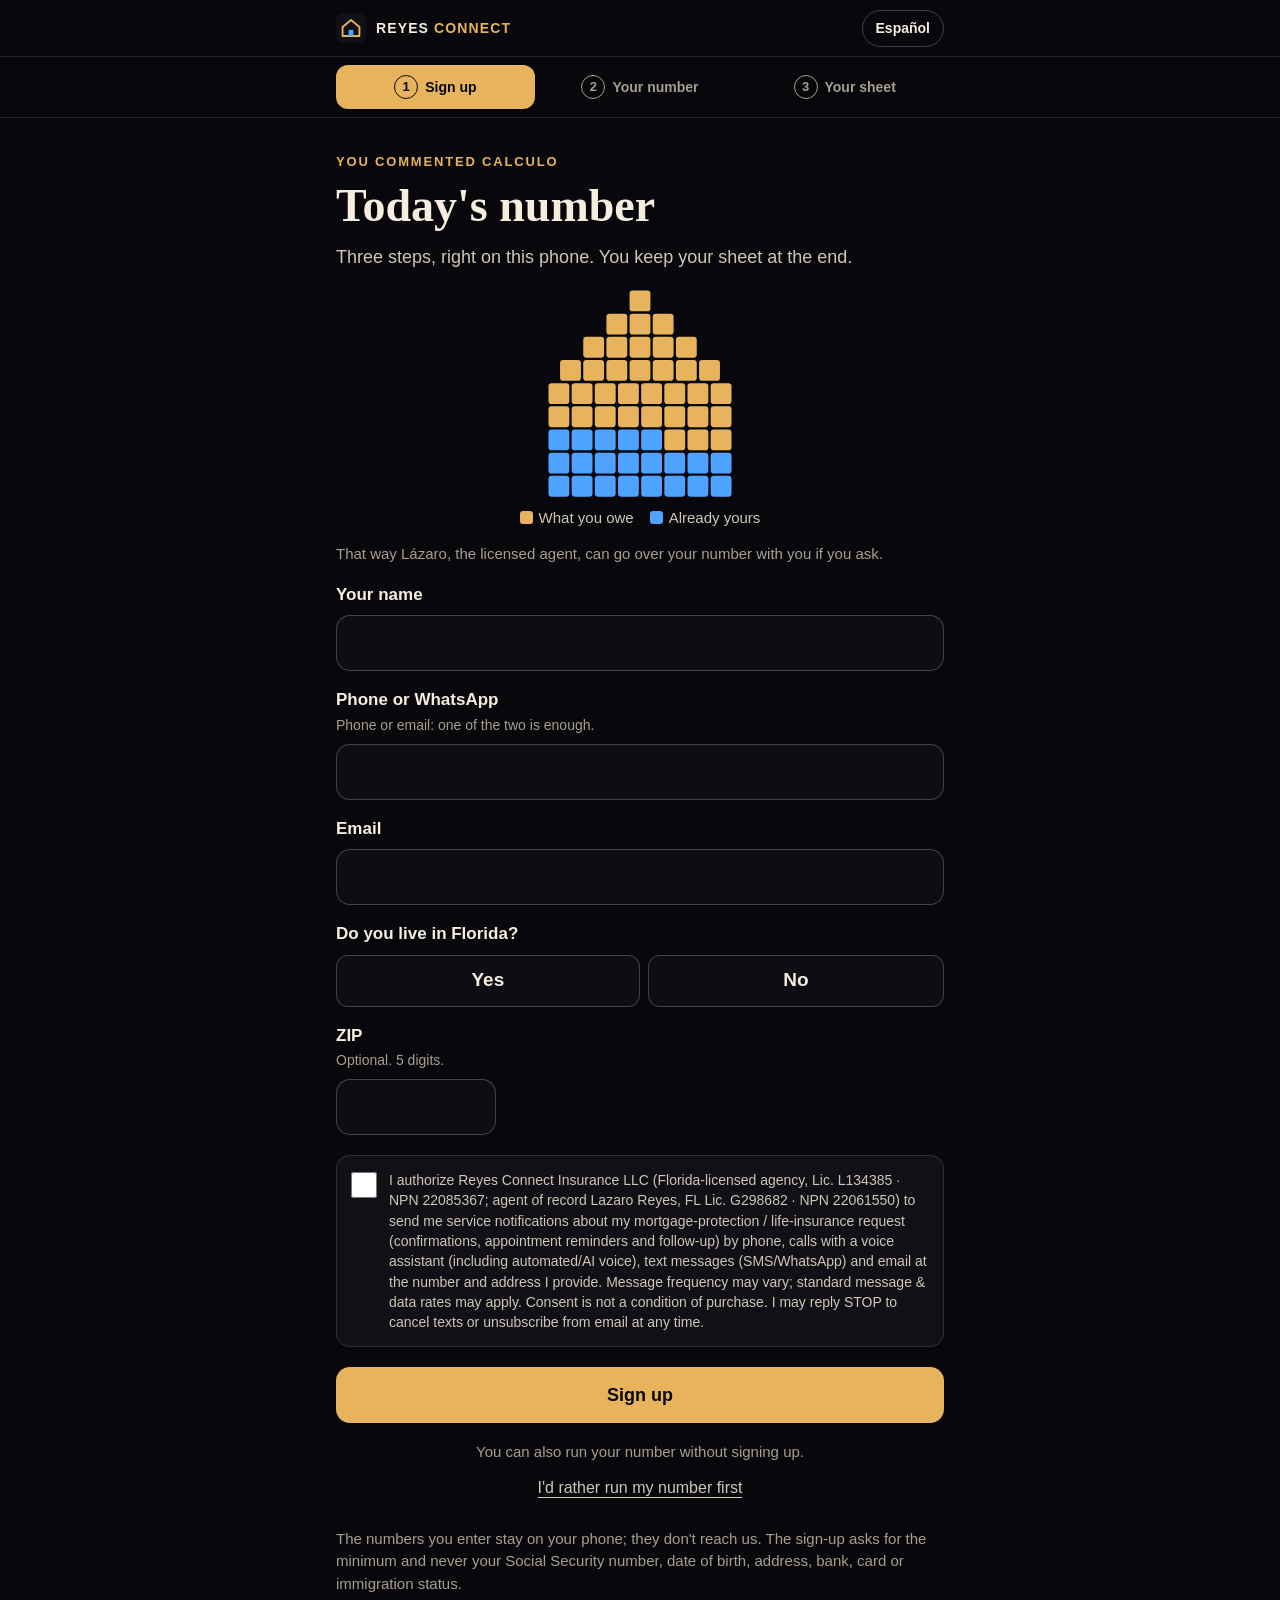
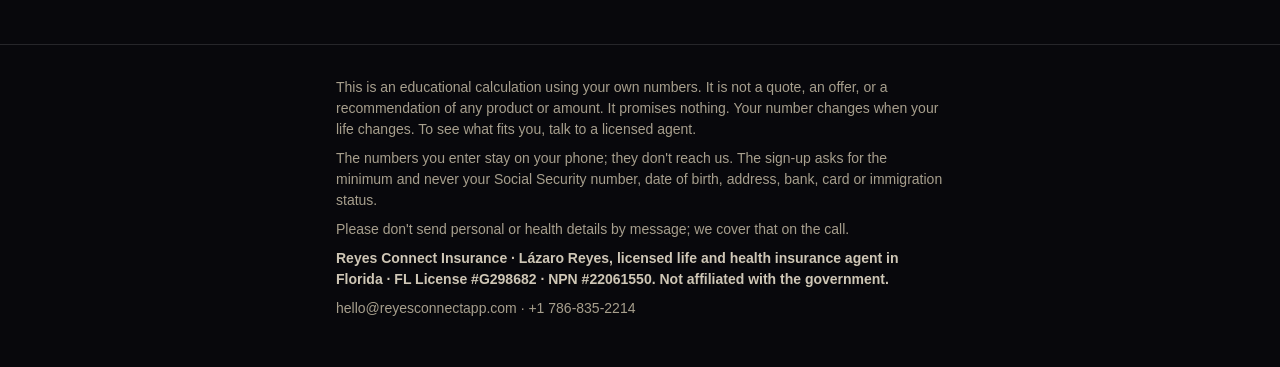
==== CALCULO/cuenta/en/index.html @ 3f0ed000 "CALCULO: pagina de registro, cuenta y hoja Co-Authored-By: Claude Fable 5.2 <noreply@anthropic.com>" ====
<!doctype html>
<html lang="en">
<head>
  <meta charset="utf-8">
  <meta name="viewport" content="width=device-width, initial-scale=1, viewport-fit=cover">
  <title>Today's number · Reyes Connect</title>
  <meta name="description" content="Enter your numbers and watch what your family would have to cover if you were gone go down, year by year. Educational calculation; not a quote.">
  <meta name="robots" content="noindex">
  <meta name="theme-color" content="#08080c">
  <meta name="referrer" content="strict-origin-when-cross-origin">
  <link rel="icon" href="../assets/favicon.svg" type="image/svg+xml">
  <link rel="alternate" hreflang="es" href="../">
  <link rel="stylesheet" href="../assets/estilos.css">
</head>
<body>
  <div id="app">
    <noscript><p style="padding:20px">This page needs JavaScript to run your number on your phone. Send us LLAMADA on Instagram or call +1 786-835-2214.</p></noscript>
  </div>
  <script>
    window.RC_PUERTA = {
      lang: "en",
      herramienta: "calculo",
      // Step 1 sign-up goes straight here (blind send; the permission text and its version live in assets/cascaron.js).
      registroApi: "https://reyesconnectapp.com/api/leads/mortgage-protection",
      despertar: "https://reyesconnectapp.com/icon-192.png",
      // true = the sheet only shows after the sign-up is sent. Lázaro decides.
      hojaSoloConRegistro: false
    };
  </script>
  <script src="../assets/herramientas/calculo.js"></script>
  <script src="../assets/cascaron.js"></script>
</body>
</html>
---- CALCULO/cuenta/assets/estilos.css ----
/* Reyes Connect · puertas de herramientas (CALCULO y las que sigan).
   Primero para teléfono, letra del sistema, sin dependencias. Colores de la casa. */

:root {
  --fondo: #08080c;
  --sup: #101016;
  --sup-2: #17171e;
  --borde: rgba(255, 255, 255, .12);
  --crema: #f5eedf;
  --crema-2: #cfc7b6;
  --tenue: #a79f8d;
  --miel: #e7b35c;
  --miel-clara: #f3cd8a;
  --azul: #4da3ff;
  --cian: #22d3ee;
  --radio: 18px;
  --sans: -apple-system, BlinkMacSystemFont, "Segoe UI", Roboto, "Helvetica Neue", Arial, sans-serif;
  --serif: "Iowan Old Style", "Palatino Linotype", Palatino, "Book Antiqua", Georgia, serif;
}

* { box-sizing: border-box; }
html { -webkit-text-size-adjust: 100%; text-size-adjust: 100%; }
body {
  margin: 0;
  background: var(--fondo);
  color: var(--crema);
  font-family: var(--sans);
  font-size: 18px;
  line-height: 1.5;
  -webkit-font-smoothing: antialiased;
  overflow-x: hidden;
}
img, svg { display: block; max-width: 100%; }
a { color: var(--miel); }
:focus-visible { outline: 2px solid var(--cian); outline-offset: 3px; border-radius: 6px; }
[hidden] { display: none !important; }

.ancho { width: 100%; max-width: 640px; margin: 0 auto; padding: 0 16px; }

/* Cabecera */
.cabecera { border-bottom: 1px solid var(--borde); }
.cabecera .ancho { display: flex; align-items: center; justify-content: space-between; min-height: 56px; gap: 12px; }
.marca { display: inline-flex; align-items: center; gap: 10px; font-weight: 800; letter-spacing: .08em; font-size: 14px; text-transform: uppercase; color: var(--crema); text-decoration: none; }
.marca .oro { color: var(--miel); }
.marca svg { width: 30px; height: 30px; }
.idioma { padding: 7px 13px; border: 1px solid rgba(255,255,255,.22); border-radius: 999px; color: var(--crema); text-decoration: none; font-size: 14px; font-weight: 600; }

/* Pasos */
.pasos { position: sticky; top: 0; z-index: 10; background: rgba(8,8,12,.92); -webkit-backdrop-filter: blur(12px); backdrop-filter: blur(12px); border-bottom: 1px solid var(--borde); }
.pasos ol { display: grid; grid-template-columns: repeat(3, 1fr); gap: 6px; margin: 0; padding: 8px 0; list-style: none; }
.pasos button { width: 100%; display: flex; align-items: center; justify-content: center; gap: 7px; min-height: 44px; padding: 6px 4px; border: 0; border-radius: 12px; background: transparent; color: var(--tenue); font: inherit; font-size: 14px; font-weight: 700; cursor: pointer; }
.pasos .num { display: grid; place-items: center; flex: none; width: 24px; height: 24px; border-radius: 50%; border: 1.5px solid currentColor; font-size: 13px; }
.pasos button[aria-current="step"] { color: #08080c; background: var(--miel); }
.pasos button[aria-current="step"] .num { border-color: #08080c; }
.pasos button.hecho { color: var(--cian); }

/* Pantallas */
.pantalla { padding: 22px 0 34px; }
.antetitulo { margin: 0 0 8px; color: var(--miel); font-size: 13px; font-weight: 700; letter-spacing: .14em; text-transform: uppercase; }
h1, h2, h3 { margin: 0; line-height: 1.15; }
h1 { font-family: var(--serif); font-weight: 600; font-size: clamp(32px, 9vw, 46px); }
h2 { font-family: var(--serif); font-weight: 600; font-size: clamp(26px, 7vw, 34px); }
h3 { font-size: 19px; }
.entrada { margin: 12px 0 0; color: var(--crema-2); }
.chico { font-size: 15px; color: var(--tenue); }

.casa-portada { margin: 16px auto 4px; width: min(190px, 52vw); }
.leyenda { display: flex; justify-content: center; gap: 16px; margin: 6px 0 0; font-size: 15px; color: var(--crema-2); flex-wrap: wrap; }
.leyenda i { display: inline-block; width: 13px; height: 13px; border-radius: 3px; margin-right: 6px; vertical-align: -1px; }

/* Botones */
.boton { display: flex; align-items: center; justify-content: center; gap: 10px; width: 100%; min-height: 56px; padding: 12px 20px; border-radius: 14px; border: 1px solid transparent; font: inherit; font-size: 18px; font-weight: 800; text-decoration: none; text-align: center; cursor: pointer; }
.boton-miel { background: var(--miel); color: #08080c; }
.boton-miel:hover { background: var(--miel-clara); color: #08080c; }
.boton-linea { background: transparent; border-color: rgba(255,255,255,.25); color: var(--crema); }
.boton-linea:hover { border-color: var(--miel); color: var(--miel-clara); }
.boton-texto { background: none; border: 0; color: var(--crema-2); font: inherit; font-size: 16px; text-decoration: underline; text-underline-offset: 4px; padding: 12px; cursor: pointer; display: block; margin: 6px auto 0; }
.acciones { display: grid; gap: 12px; margin-top: 20px; }

.tarjeta { position: relative; overflow: hidden; margin-top: 18px; padding: 18px 16px; border: 1px solid var(--borde); border-radius: var(--radio); background: linear-gradient(180deg, var(--sup-2), var(--sup)); }
.tarjeta::before { content: ""; position: absolute; left: 0; right: 0; top: 0; height: 2px; background: linear-gradient(90deg, transparent, #e7b35c, #22d3ee, transparent); opacity: .85; }
.tarjeta p { margin: 8px 0 0; }
.tarjeta ul { margin: 8px 0 0; padding-left: 20px; color: var(--crema-2); }
.tarjeta li { margin: 4px 0; }

.aviso-ok { margin-top: 16px; padding: 12px 14px; border-radius: 14px; background: rgba(34,211,238,.10); border: 1px solid rgba(34,211,238,.35); color: var(--crema); }
.aviso-suave { margin-top: 14px; padding: 12px 14px; border-radius: 14px; background: rgba(231,179,92,.08); border: 1px solid rgba(231,179,92,.30); color: var(--crema-2); font-size: 16px; }

/* Campos */
.campo { margin-top: 16px; }
.campo label, .campo .etiqueta { display: block; font-weight: 700; font-size: 17px; }
.campo .ayuda { display: block; margin-top: 2px; font-size: 14px; color: var(--tenue); font-weight: 400; }
.entrada-num { position: relative; margin-top: 8px; }
.entrada-num input { width: 100%; min-height: 56px; padding: 12px 14px; border-radius: 14px; border: 1px solid rgba(255,255,255,.22); background: #0d0d13; color: var(--crema); font: inherit; font-size: 22px; font-weight: 700; }
.entrada-num input:focus { border-color: var(--miel); outline: none; }
.entrada-num.con-signo input { padding-left: 34px; }
.entrada-num .signo { position: absolute; left: 14px; top: 50%; transform: translateY(-50%); font-size: 22px; font-weight: 700; color: var(--tenue); pointer-events: none; }
.entrada-num.con-fin input { padding-right: 70px; }
.entrada-num .fin { position: absolute; right: 14px; top: 50%; transform: translateY(-50%); font-size: 16px; color: var(--tenue); pointer-events: none; }
.dos-col { display: grid; grid-template-columns: 1fr 1fr; gap: 12px; }
.dos-col .campo { margin-top: 0; }

.botones-opcion { display: flex; gap: 8px; flex-wrap: wrap; margin-top: 8px; }
.botones-opcion button { flex: 1 0 auto; min-width: 48px; min-height: 52px; padding: 8px 12px; border-radius: 12px; border: 1px solid rgba(255,255,255,.22); background: #0d0d13; color: var(--crema); font: inherit; font-size: 19px; font-weight: 800; cursor: pointer; }
.botones-opcion button[aria-pressed="true"] { background: var(--miel); color: #08080c; border-color: var(--miel); }
.edades { display: grid; grid-template-columns: repeat(auto-fill, minmax(92px, 1fr)); gap: 10px; margin-top: 10px; }
.edades .campo { margin-top: 0; }
.edades label { font-size: 14px; font-weight: 600; color: var(--crema-2); }
.edades input { font-size: 20px; min-height: 52px; }

/* Registro del paso 1 */
.registro .entrada-num input { font-size: 19px; font-weight: 600; }
.registro .entrada-num.zip input { max-width: 160px; letter-spacing: .08em; }
.registro input[aria-invalid="true"] { border-color: #ff8a7a; }
.permiso { display: flex; gap: 12px; align-items: flex-start; margin-top: 20px; padding: 14px; border: 1px solid var(--borde); border-radius: 14px; background: var(--sup); font-size: 14px; line-height: 1.45; color: var(--crema-2); cursor: pointer; }
.permiso input { flex: none; width: 26px; height: 26px; margin: 2px 0 0; accent-color: var(--miel); }
.permiso input[aria-invalid="true"] { outline: 2px solid #ff8a7a; outline-offset: 2px; }
.errores { margin-top: 14px; padding: 10px 14px; border-radius: 14px; background: rgba(255,138,122,.10); border: 1px solid rgba(255,138,122,.45); color: var(--crema); font-size: 16px; }
.errores ul { margin: 0; padding-left: 18px; }

.mas { margin-top: 18px; border-top: 1px solid var(--borde); }
.mas summary { padding: 14px 0; cursor: pointer; font-weight: 700; color: var(--crema-2); }

/* Resultado */
.resultado { margin-top: 24px; }
.frase { margin: 0; font-family: var(--serif); font-size: 22px; line-height: 1.3; }
.cifras { display: grid; grid-template-columns: repeat(3, 1fr); gap: 8px; margin-top: 14px; }
.cifra { display: flex; flex-direction: column; justify-content: space-between; padding: 12px 8px; border-radius: 14px; border: 1px solid var(--borde); background: var(--sup); text-align: center; }
.cifra .r { display: block; font-size: 12px; color: var(--tenue); font-weight: 700; letter-spacing: .04em; line-height: 1.25; min-height: 30px; }
.cifra .v { display: block; margin-top: 4px; font-size: clamp(16px, 4.8vw, 22px); font-weight: 800; color: var(--cian); white-space: nowrap; }
.cifra:first-child .v { color: var(--miel); }

.deslizador { margin-top: 18px; }
.deslizador .linea-anio { display: flex; justify-content: space-between; align-items: baseline; gap: 10px; }
.deslizador .anio { font-size: 28px; font-weight: 800; font-family: var(--serif); }
.deslizador .debes { color: var(--miel); font-weight: 800; }
input[type="range"] { width: 100%; height: 44px; margin: 6px 0 0; accent-color: var(--miel); }
.extremos { display: flex; justify-content: space-between; font-size: 14px; color: var(--tenue); }

.casa-vivo { width: min(230px, 64vw); margin: 10px auto 0; }
.rotulos-casa { margin: 8px 0 0; padding: 0; list-style: none; display: grid; gap: 2px; text-align: center; color: var(--crema-2); font-size: 16px; }

.hijos { display: grid; gap: 12px; margin-top: 10px; }
.hijo .t { display: flex; justify-content: space-between; gap: 8px; font-size: 15px; color: var(--crema-2); }
.hijo .t b { color: var(--crema); }
.hijo .barra { margin-top: 6px; height: 16px; border-radius: 999px; background: rgba(255,255,255,.08); overflow: hidden; }
.hijo .barra i { display: block; height: 100%; border-radius: 999px; background: linear-gradient(90deg, var(--miel), var(--cian)); transition: width .15s linear; }

.grafica { margin-top: 10px; }
.grafica svg { width: 100%; height: auto; }

.aviso-calculo { margin-top: 16px; font-size: 15px; color: var(--crema-2); }

/* Hoja */
.hoja-img { margin-top: 16px; width: 100%; border-radius: 10px; border: 1px solid var(--borde); background: #fff; -webkit-touch-callout: default; }
.indicacion { margin-top: 10px; text-align: center; font-weight: 700; color: var(--cian); }
.estado-pdf { margin-top: 8px; font-size: 15px; color: var(--crema-2); text-align: center; }

.enlace-copia { width: 100%; margin-top: 8px; padding: 10px; border-radius: 10px; border: 1px solid rgba(255,255,255,.22); background: #0d0d13; color: var(--crema); font: inherit; font-size: 14px; }
.pregunta h3 { margin-bottom: 4px; }
.acciones.lado { grid-template-columns: 1fr 1fr; }

/* Barra fija del paso 2: total de hoy y «Mi hoja» */
.barra-fija { position: fixed; left: 0; right: 0; bottom: 0; z-index: 20; padding: 10px 0 calc(10px + env(safe-area-inset-bottom)); background: rgba(8,8,12,.95); -webkit-backdrop-filter: blur(12px); backdrop-filter: blur(12px); border-top: 1px solid var(--borde); }
.barra-fija .ancho { display: flex; align-items: center; gap: 12px; }
.barra-fija .hoy { display: flex; flex-direction: column; line-height: 1.1; min-width: 0; }
.barra-fija .hoy small { font-size: 12px; color: var(--tenue); font-weight: 700; letter-spacing: .06em; text-transform: uppercase; }
.barra-fija .hoy b { font-size: 22px; color: var(--miel); white-space: nowrap; }
.barra-fija .boton { width: auto; flex: 1; min-height: 50px; }
body.con-barra .pie { padding-bottom: 110px; }

/* Pie */
.pie { padding: 24px 0 40px; border-top: 1px solid var(--borde); color: var(--tenue); font-size: 14px; }
.pie p { margin: 8px 0; }
.pie .licencia { color: var(--crema-2); font-weight: 600; }

@media (min-width: 760px) {
  .pantalla { padding-top: 34px; }
  .acciones.lado { grid-template-columns: 1fr 1fr; }
}
@media (prefers-reduced-motion: reduce) {
  .hijo .barra i { transition: none; }
}
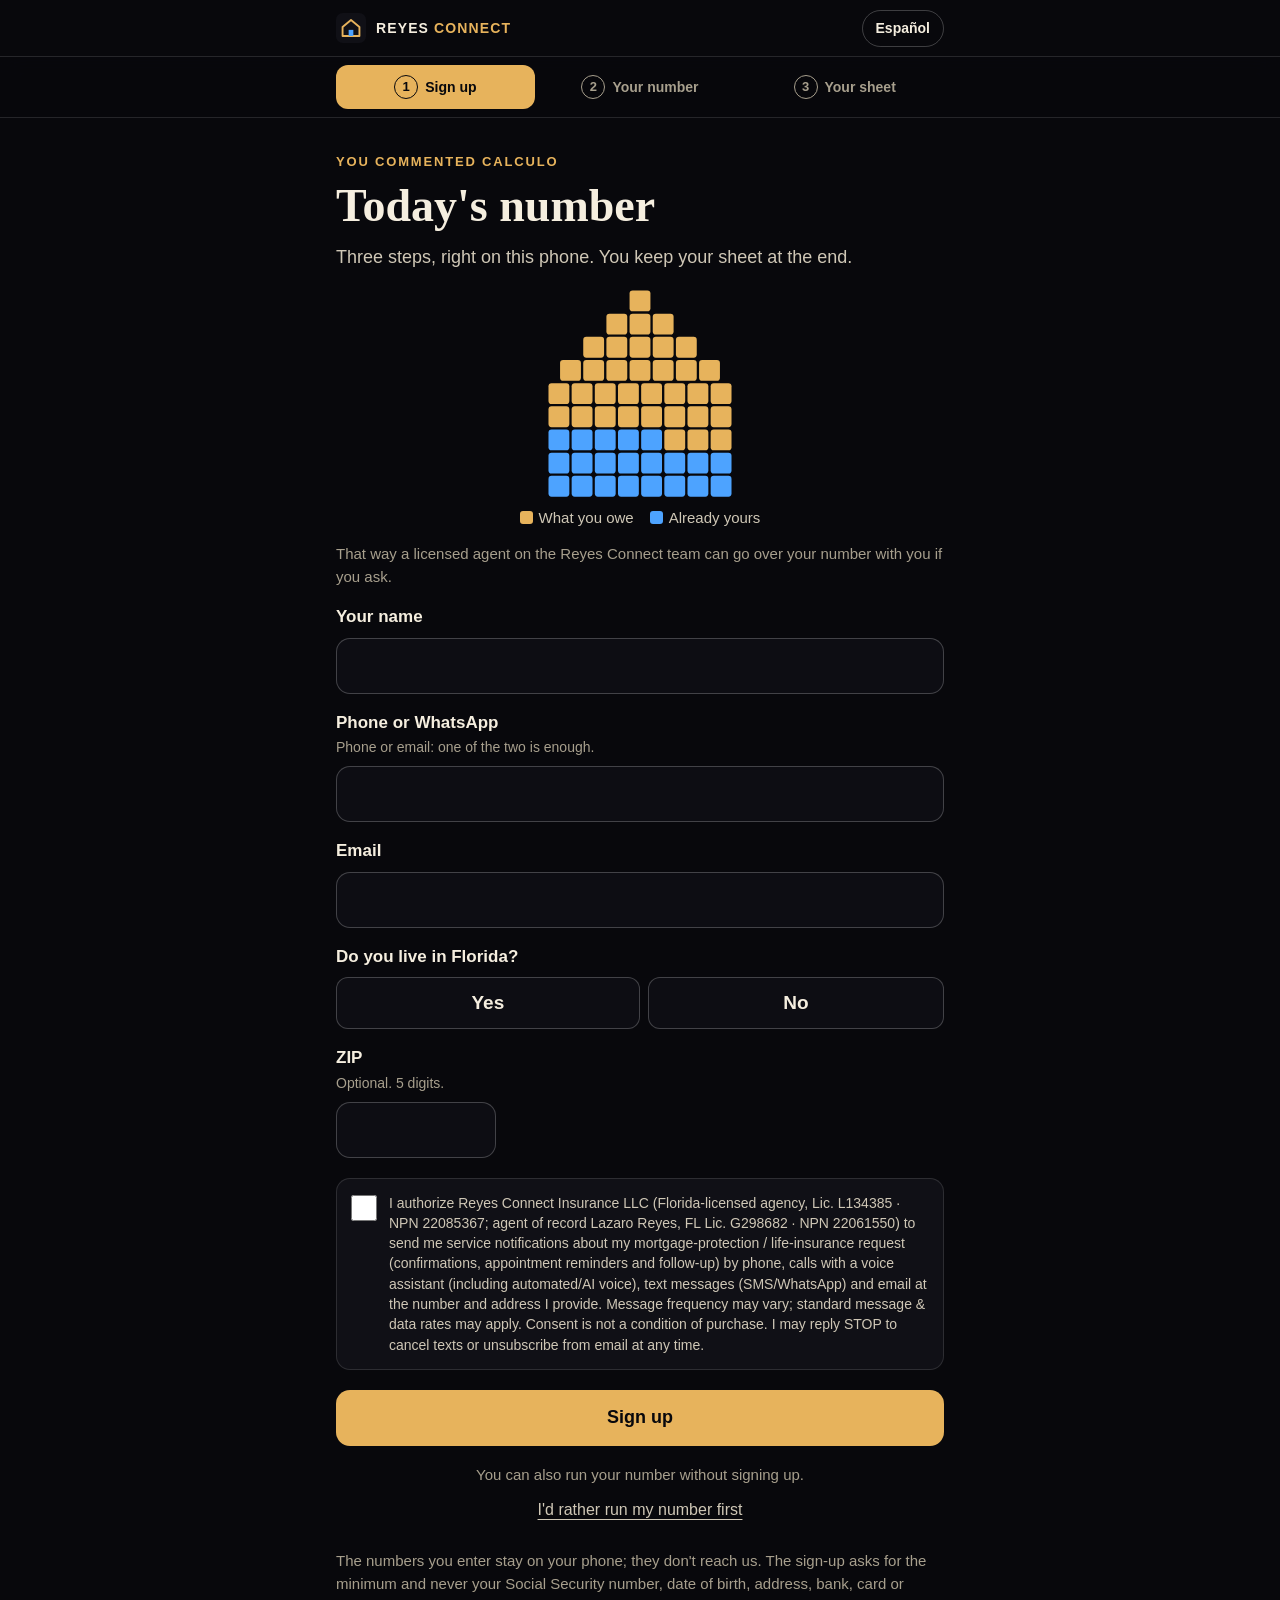
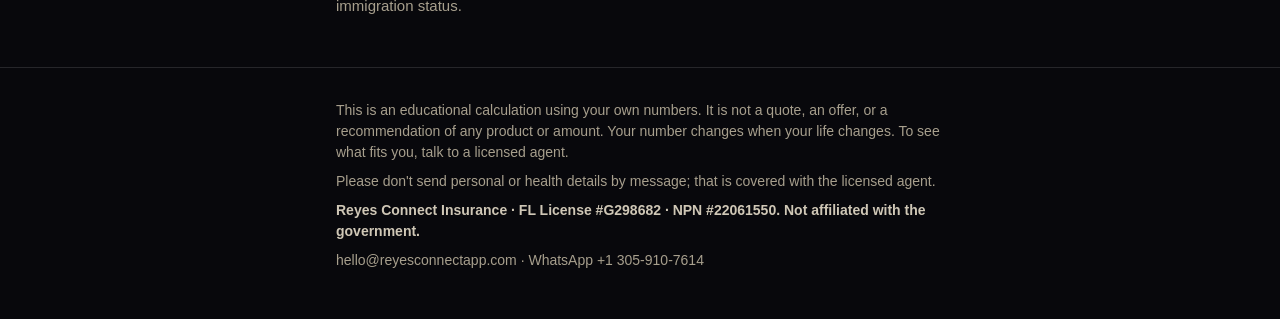
==== commit 7e7bbe96: "CALCULO: descarga del PDF, hoja con letra mas grande y cierre con decision en voz de empresa Co-Auth" ====
--- a/CALCULO/cuenta/en/index.html
+++ b/CALCULO/cuenta/en/index.html
@@ -14,7 +14,7 @@
 </head>
 <body>
   <div id="app">
-    <noscript><p style="padding:20px">This page needs JavaScript to run your number on your phone. Send us LLAMADA on Instagram or call +1 786-835-2214.</p></noscript>
+    <noscript><p style="padding:20px">This page needs JavaScript to run your number on your phone. Questions: hello@reyesconnectapp.com.</p></noscript>
   </div>
   <script>
     window.RC_PUERTA = {
@@ -23,7 +23,7 @@
       // Step 1 sign-up goes straight here (blind send; the permission text and its version live in assets/cascaron.js).
       registroApi: "https://reyesconnectapp.com/api/leads/mortgage-protection",
       despertar: "https://reyesconnectapp.com/icon-192.png",
-      // true = the sheet only shows after the sign-up is sent. Lázaro decides.
+      // true = the sheet only shows after the sign-up is sent. The team decides.
       hojaSoloConRegistro: false
     };
   </script>
--- a/CALCULO/cuenta/assets/estilos.css
+++ b/CALCULO/cuenta/assets/estilos.css
@@ -103,6 +103,9 @@
 .botones-opcion { display: flex; gap: 8px; flex-wrap: wrap; margin-top: 8px; }
 .botones-opcion button { flex: 1 0 auto; min-width: 48px; min-height: 52px; padding: 8px 12px; border-radius: 12px; border: 1px solid rgba(255,255,255,.22); background: #0d0d13; color: var(--crema); font: inherit; font-size: 19px; font-weight: 800; cursor: pointer; }
 .botones-opcion button[aria-pressed="true"] { background: var(--miel); color: #08080c; border-color: var(--miel); }
+/* Cuántos hijos (0 a 6): siete cuadrados en una sola fila. A 360 de ancho cada uno mide unos 43 px. */
+.botones-opcion[aria-labelledby="et-hijos"] { display: grid; grid-template-columns: repeat(7, minmax(0, 1fr)); gap: 4px; max-width: 472px; }
+.botones-opcion[aria-labelledby="et-hijos"] button { min-width: 0; min-height: 0; aspect-ratio: 1 / 1; padding: 0; font-size: 20px; }
 .edades { display: grid; grid-template-columns: repeat(auto-fill, minmax(92px, 1fr)); gap: 10px; margin-top: 10px; }
 .edades .campo { margin-top: 0; }
 .edades label { font-size: 14px; font-weight: 600; color: var(--crema-2); }
@@ -153,8 +156,22 @@
 
 /* Hoja */
 .hoja-img { margin-top: 16px; width: 100%; border-radius: 10px; border: 1px solid var(--borde); background: #fff; -webkit-touch-callout: default; }
+/* En el teléfono la hoja va de borde a borde: unos 32 px más de ancho para la letra. */
+@media (max-width: 640px) {
+  .hoja-img { width: calc(100% + 32px); max-width: none; margin-left: -16px; margin-right: -16px; border-radius: 0; border-left: 0; border-right: 0; }
+}
 .indicacion { margin-top: 10px; text-align: center; font-weight: 700; color: var(--cian); }
 .estado-pdf { margin-top: 8px; font-size: 15px; color: var(--crema-2); text-align: center; }
+
+/* Cierre con decisión del paso 3 */
+.cierre { margin-top: 22px; }
+.cierre h3 { font-family: var(--serif); font-weight: 600; font-size: 24px; }
+.cierre .cierre-pregunta { margin: 6px 0 0; color: var(--crema-2); }
+.cierre .acciones { margin-top: 16px; }
+.cierre .cierre-nota { margin: 10px 0 0; }
+.cierre .cierre-licencia { margin: 8px 0 0; font-size: 13px; color: var(--tenue); }
+.cierre .cierre-fuera { margin: 14px 0 0; padding: 12px 14px; border-radius: 14px; background: rgba(231,179,92,.08); border: 1px solid rgba(231,179,92,.30); color: var(--crema-2); font-size: 16px; }
+.cierre #cierre-florida .botones-opcion { margin-top: 10px; }
 
 .enlace-copia { width: 100%; margin-top: 8px; padding: 10px; border-radius: 10px; border: 1px solid rgba(255,255,255,.22); background: #0d0d13; color: var(--crema); font: inherit; font-size: 14px; }
 .pregunta h3 { margin-bottom: 4px; }
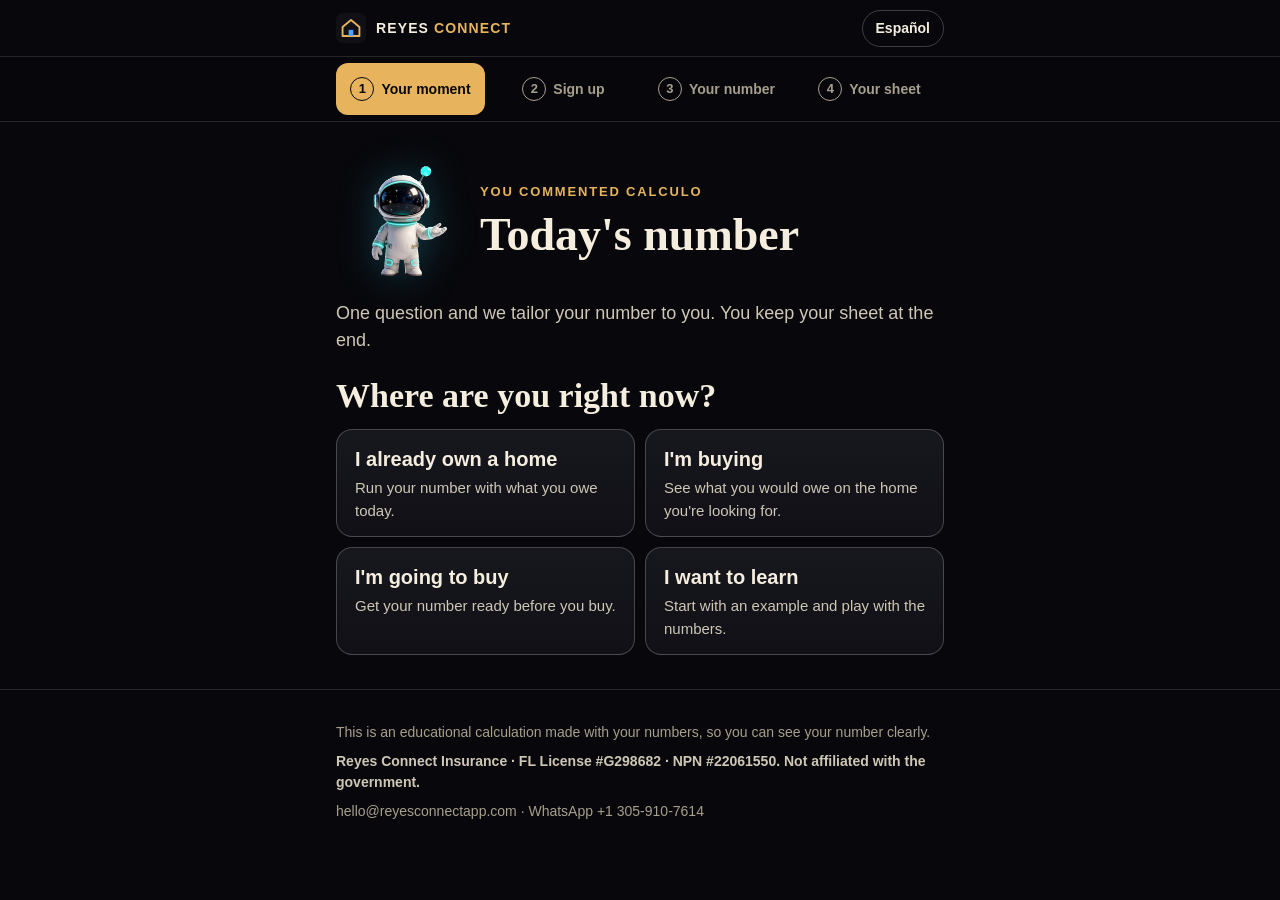
==== commit fe1c7155: "CALCULO: puerta nueva con entrevista, registro y hoja con el astronauta Co-Authored-By: Claude Fable" ====
--- a/CALCULO/cuenta/en/index.html
+++ b/CALCULO/cuenta/en/index.html
@@ -4,13 +4,22 @@
   <meta charset="utf-8">
   <meta name="viewport" content="width=device-width, initial-scale=1, viewport-fit=cover">
   <title>Today's number · Reyes Connect</title>
-  <meta name="description" content="Enter your numbers and watch what your family would have to cover if you were gone go down, year by year. Educational calculation; not a quote.">
+  <meta name="description" content="Tell us where you are, enter your numbers and keep your sheet: how what your family would have to cover if you were gone goes down, year by year.">
   <meta name="robots" content="noindex">
   <meta name="theme-color" content="#08080c">
   <meta name="referrer" content="strict-origin-when-cross-origin">
-  <link rel="icon" href="../assets/favicon.svg" type="image/svg+xml">
-  <link rel="alternate" hreflang="es" href="../">
-  <link rel="stylesheet" href="../assets/estilos.css">
+  <script>
+    /* Page root. On reyesconnectapp.com it lives at /calculo (Next drops the trailing slash, so /calculo/en/
+       ends up at /calculo/en): everything loads from /calculo/. Elsewhere, from the folder above this one. */
+    (function () {
+      var p = location.pathname, m = p.match(/^(.*\/calculo)(\/en)?\/?(index\.html)?$/);
+      var raiz = m ? m[1] + "/" : p.replace(/[^\/]*$/, "").replace(/en\/$/, "");
+      window.RC_RAIZ = raiz;
+      document.write('<link rel="icon" href="' + raiz + 'assets/favicon.svg" type="image/svg+xml">' +
+        '<link rel="alternate" hreflang="es" href="' + raiz + '">' +
+        '<link rel="stylesheet" href="' + raiz + 'assets/estilos.css">');
+    })();
+  </script>
 </head>
 <body>
   <div id="app">
@@ -24,10 +33,12 @@
       registroApi: "https://reyesconnectapp.com/api/leads/mortgage-protection",
       despertar: "https://reyesconnectapp.com/icon-192.png",
       // true = the sheet only shows after the sign-up is sent. The team decides.
-      hojaSoloConRegistro: false
+      hojaSoloConRegistro: true
     };
   </script>
-  <script src="../assets/herramientas/calculo.js"></script>
-  <script src="../assets/cascaron.js"></script>
+  <script>
+    document.write('<script src="' + window.RC_RAIZ + 'assets/herramientas/calculo.js"><\/script>' +
+      '<script src="' + window.RC_RAIZ + 'assets/cascaron.js"><\/script>');
+  </script>
 </body>
 </html>
